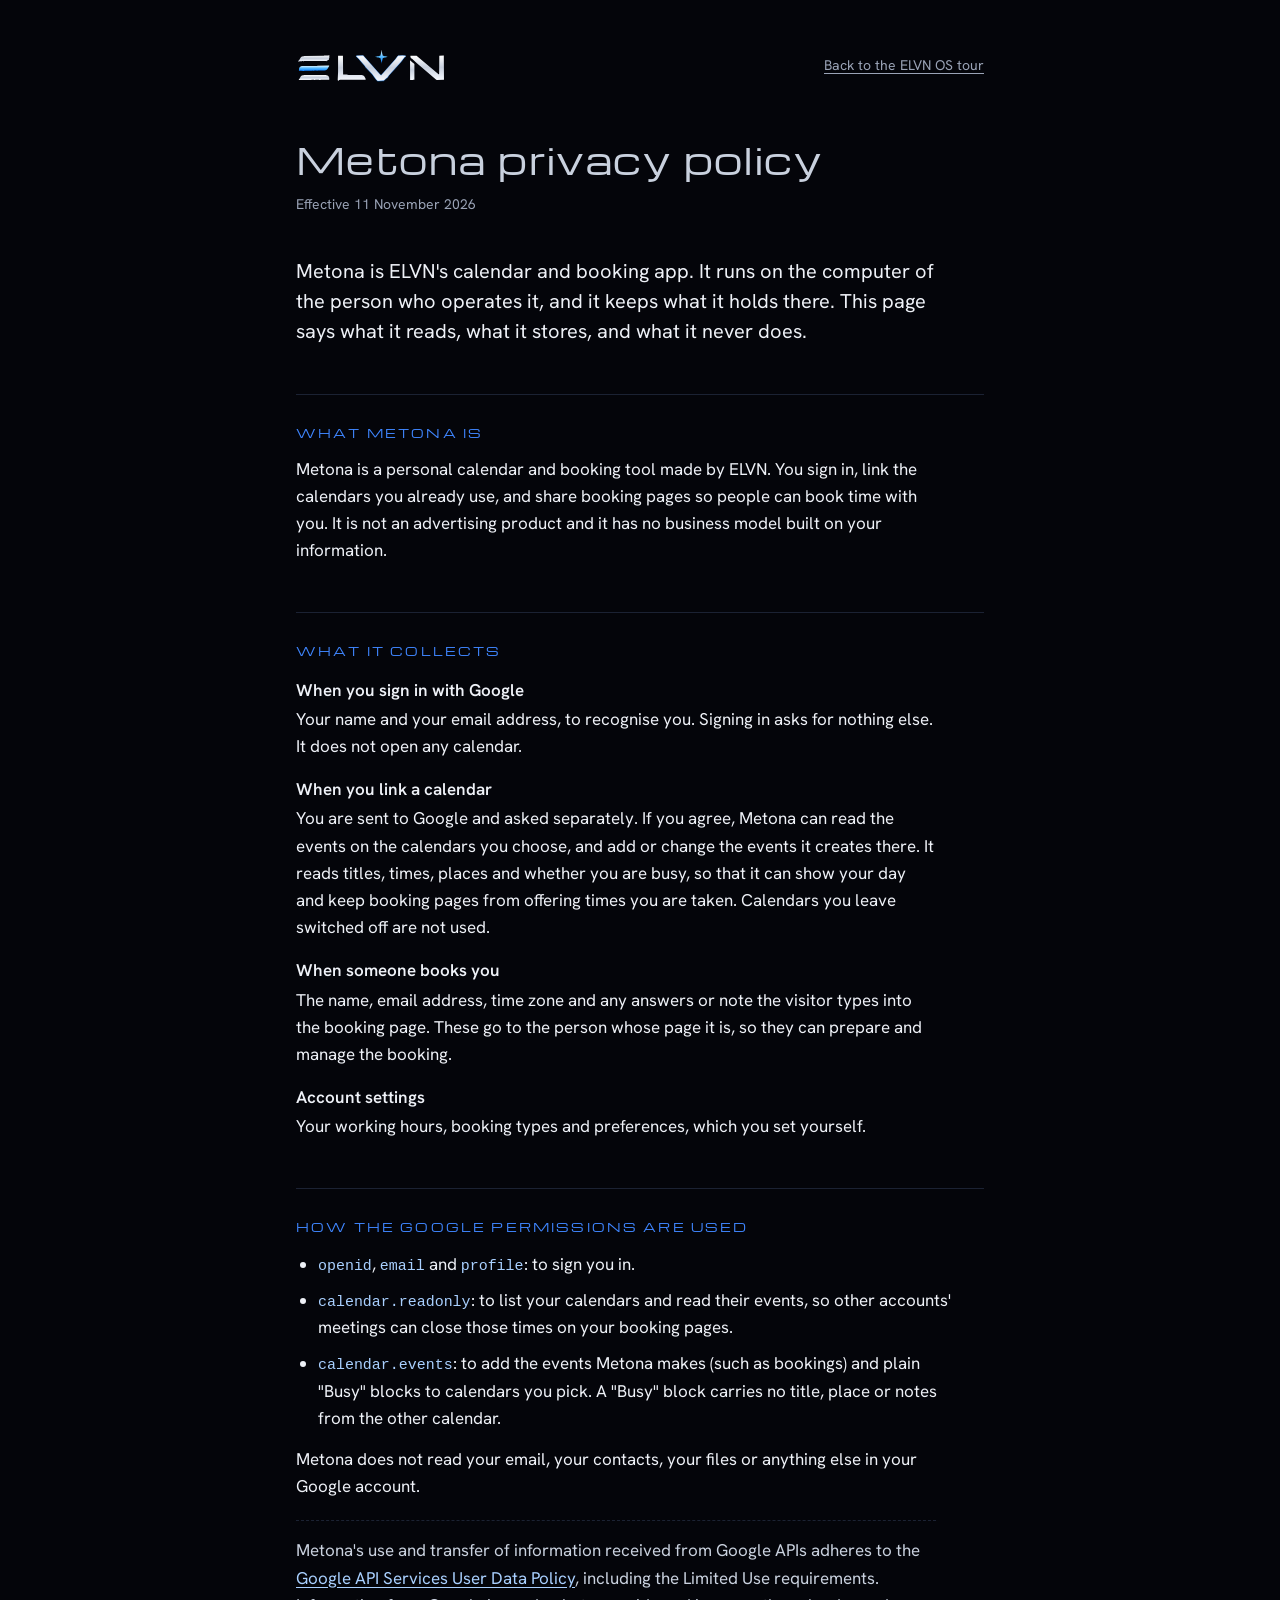
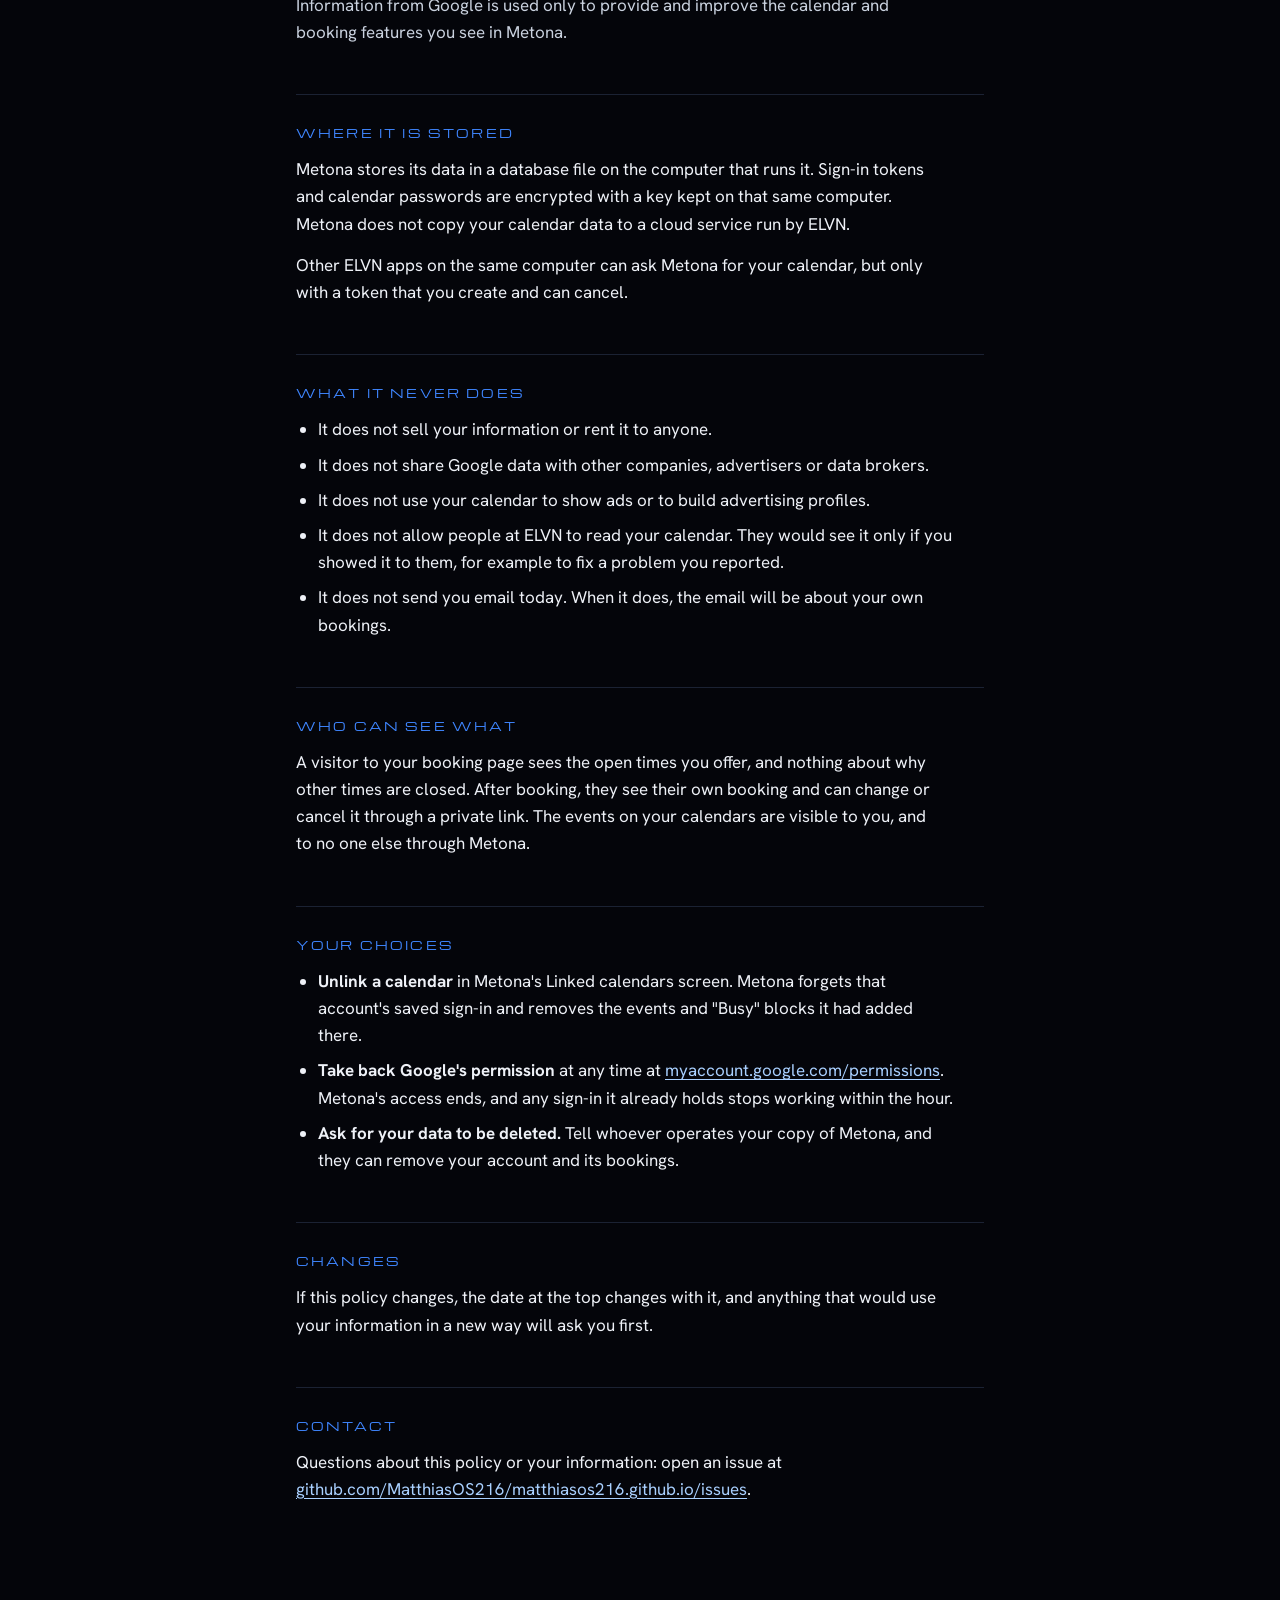
==== privacy.html @ 71b3e6b5 "Add Metona privacy policy Co-Authored-By: Claude Sonnet 5.5 <noreply@anthropic.com> Claude-Session: " ====
<!doctype html>
<html lang="en">
<head>
<meta charset="utf-8">
<meta name="viewport" content="width=device-width,initial-scale=1,viewport-fit=cover">
<meta name="description" content="How Metona, ELVN's calendar and booking app, handles your information, including what it reads from and writes to your Google calendars.">
<title>Metona Privacy Policy · ELVN OS</title>
<link rel="preconnect" href="https://fonts.googleapis.com">
<link rel="preconnect" href="https://fonts.gstatic.com" crossorigin>
<link rel="stylesheet" href="https://fonts.googleapis.com/css2?family=Michroma&family=Hanken+Grotesk:wght@400;500;600&display=swap">
<style>
:root{
  --void:#04050a;
  --ink:#eef1f7;
  --mute:#9aa3b6;
  --silver:#c9d1de;
  --volt:#3f86ff;
  --volt-hot:#a9d0ff;
  --rule:#1b2233;
  --display:"Michroma","Eurostile","Arial Black",sans-serif;
  --body:"Hanken Grotesk","Helvetica Neue",Arial,sans-serif;
  color-scheme:dark;
}
*{box-sizing:border-box}
html,body{margin:0;background:var(--void);color:var(--ink)}
body{font-family:var(--body);font-size:17px;line-height:1.6;-webkit-font-smoothing:antialiased}
a{color:var(--volt-hot);text-underline-offset:3px;overflow-wrap:anywhere}
a:focus-visible{outline:2px solid var(--volt);outline-offset:3px}
.page{max-width:720px;margin:0 auto;padding:48px max(16px,env(safe-area-inset-left,0px)) 96px max(16px,env(safe-area-inset-right,0px))}
.top{display:flex;align-items:center;justify-content:space-between;gap:16px;flex-wrap:wrap;margin-bottom:56px}
.top img{width:150px;height:auto;display:block}
.top a.back{font-size:14px;color:var(--mute)}
h1{font-family:var(--display);font-weight:400;font-size:clamp(24px,5vw,36px);letter-spacing:.04em;line-height:1.2;color:var(--silver);margin:0 0 12px}
.stamp{color:var(--mute);font-size:14px;margin:0 0 40px}
.lede{font-size:20px;line-height:1.5;margin:0 0 48px;max-width:58ch}
h2{font-family:var(--display);font-weight:400;font-size:12px;letter-spacing:.18em;text-transform:uppercase;color:var(--volt);margin:48px 0 14px;padding-top:28px;border-top:1px solid var(--rule)}
p,li{max-width:64ch;overflow-wrap:anywhere}
p{margin:0 0 14px}
ul{margin:0 0 14px;padding-left:22px}
li{margin-bottom:8px}
dl{margin:0 0 14px}
dt{font-weight:600;margin-top:16px}
dd{margin:2px 0 0;color:var(--ink);max-width:64ch}
code{font-family:ui-monospace,Menlo,Consolas,monospace;font-size:.88em;color:var(--volt-hot);overflow-wrap:anywhere}
.limited{margin-top:20px;padding:16px 0 0;border-top:1px dashed var(--rule);color:var(--silver)}
</style>
</head>
<body>
<main class="page">
  <div class="top">
    <a href="/" aria-label="ELVN OS home"><img src="elvn-wordmark.svg" alt="ELVN"></a>
    <a class="back" href="/">Back to the ELVN OS tour</a>
  </div>

  <h1>Metona privacy policy</h1>
  <p class="stamp">Effective 11 November 2026</p>
  <p class="lede">Metona is ELVN's calendar and booking app. It runs on the computer of the person who operates it, and it keeps what it holds there. This page says what it reads, what it stores, and what it never does.</p>

  <h2>What Metona is</h2>
  <p>Metona is a personal calendar and booking tool made by ELVN. You sign in, link the calendars you already use, and share booking pages so people can book time with you. It is not an advertising product and it has no business model built on your information.</p>

  <h2>What it collects</h2>
  <dl>
    <dt>When you sign in with Google</dt>
    <dd>Your name and your email address, to recognise you. Signing in asks for nothing else. It does not open any calendar.</dd>
    <dt>When you link a calendar</dt>
    <dd>You are sent to Google and asked separately. If you agree, Metona can read the events on the calendars you choose, and add or change the events it creates there. It reads titles, times, places and whether you are busy, so that it can show your day and keep booking pages from offering times you are taken. Calendars you leave switched off are not used.</dd>
    <dt>When someone books you</dt>
    <dd>The name, email address, time zone and any answers or note the visitor types into the booking page. These go to the person whose page it is, so they can prepare and manage the booking.</dd>
    <dt>Account settings</dt>
    <dd>Your working hours, booking types and preferences, which you set yourself.</dd>
  </dl>

  <h2>How the Google permissions are used</h2>
  <ul>
    <li><code>openid</code>, <code>email</code> and <code>profile</code>: to sign you in.</li>
    <li><code>calendar.readonly</code>: to list your calendars and read their events, so other accounts' meetings can close those times on your booking pages.</li>
    <li><code>calendar.events</code>: to add the events Metona makes (such as bookings) and plain "Busy" blocks to calendars you pick. A "Busy" block carries no title, place or notes from the other calendar.</li>
  </ul>
  <p>Metona does not read your email, your contacts, your files or anything else in your Google account.</p>
  <p class="limited">Metona's use and transfer of information received from Google APIs adheres to the <a href="https://developers.google.com/terms/api-services-user-data-policy#additional_requirements_for_specific_api_scopes">Google API Services User Data Policy</a>, including the Limited Use requirements. Information from Google is used only to provide and improve the calendar and booking features you see in Metona.</p>

  <h2>Where it is stored</h2>
  <p>Metona stores its data in a database file on the computer that runs it. Sign-in tokens and calendar passwords are encrypted with a key kept on that same computer. Metona does not copy your calendar data to a cloud service run by ELVN.</p>
  <p>Other ELVN apps on the same computer can ask Metona for your calendar, but only with a token that you create and can cancel.</p>

  <h2>What it never does</h2>
  <ul>
    <li>It does not sell your information or rent it to anyone.</li>
    <li>It does not share Google data with other companies, advertisers or data brokers.</li>
    <li>It does not use your calendar to show ads or to build advertising profiles.</li>
    <li>It does not allow people at ELVN to read your calendar. They would see it only if you showed it to them, for example to fix a problem you reported.</li>
    <li>It does not send you email today. When it does, the email will be about your own bookings.</li>
  </ul>

  <h2>Who can see what</h2>
  <p>A visitor to your booking page sees the open times you offer, and nothing about why other times are closed. After booking, they see their own booking and can change or cancel it through a private link. The events on your calendars are visible to you, and to no one else through Metona.</p>

  <h2>Your choices</h2>
  <ul>
    <li><strong>Unlink a calendar</strong> in Metona's Linked calendars screen. Metona forgets that account's saved sign-in and removes the events and "Busy" blocks it had added there.</li>
    <li><strong>Take back Google's permission</strong> at any time at <a href="https://myaccount.google.com/permissions">myaccount.google.com/permissions</a>. Metona's access ends, and any sign-in it already holds stops working within the hour.</li>
    <li><strong>Ask for your data to be deleted.</strong> Tell whoever operates your copy of Metona, and they can remove your account and its bookings.</li>
  </ul>

  <h2>Changes</h2>
  <p>If this policy changes, the date at the top changes with it, and anything that would use your information in a new way will ask you first.</p>

  <h2>Contact</h2>
  <p>Questions about this policy or your information: open an issue at <a href="https://github.com/MatthiasOS216/matthiasos216.github.io/issues">github.com/MatthiasOS216/matthiasos216.github.io/issues</a>.</p>
</main>
</body>
</html>
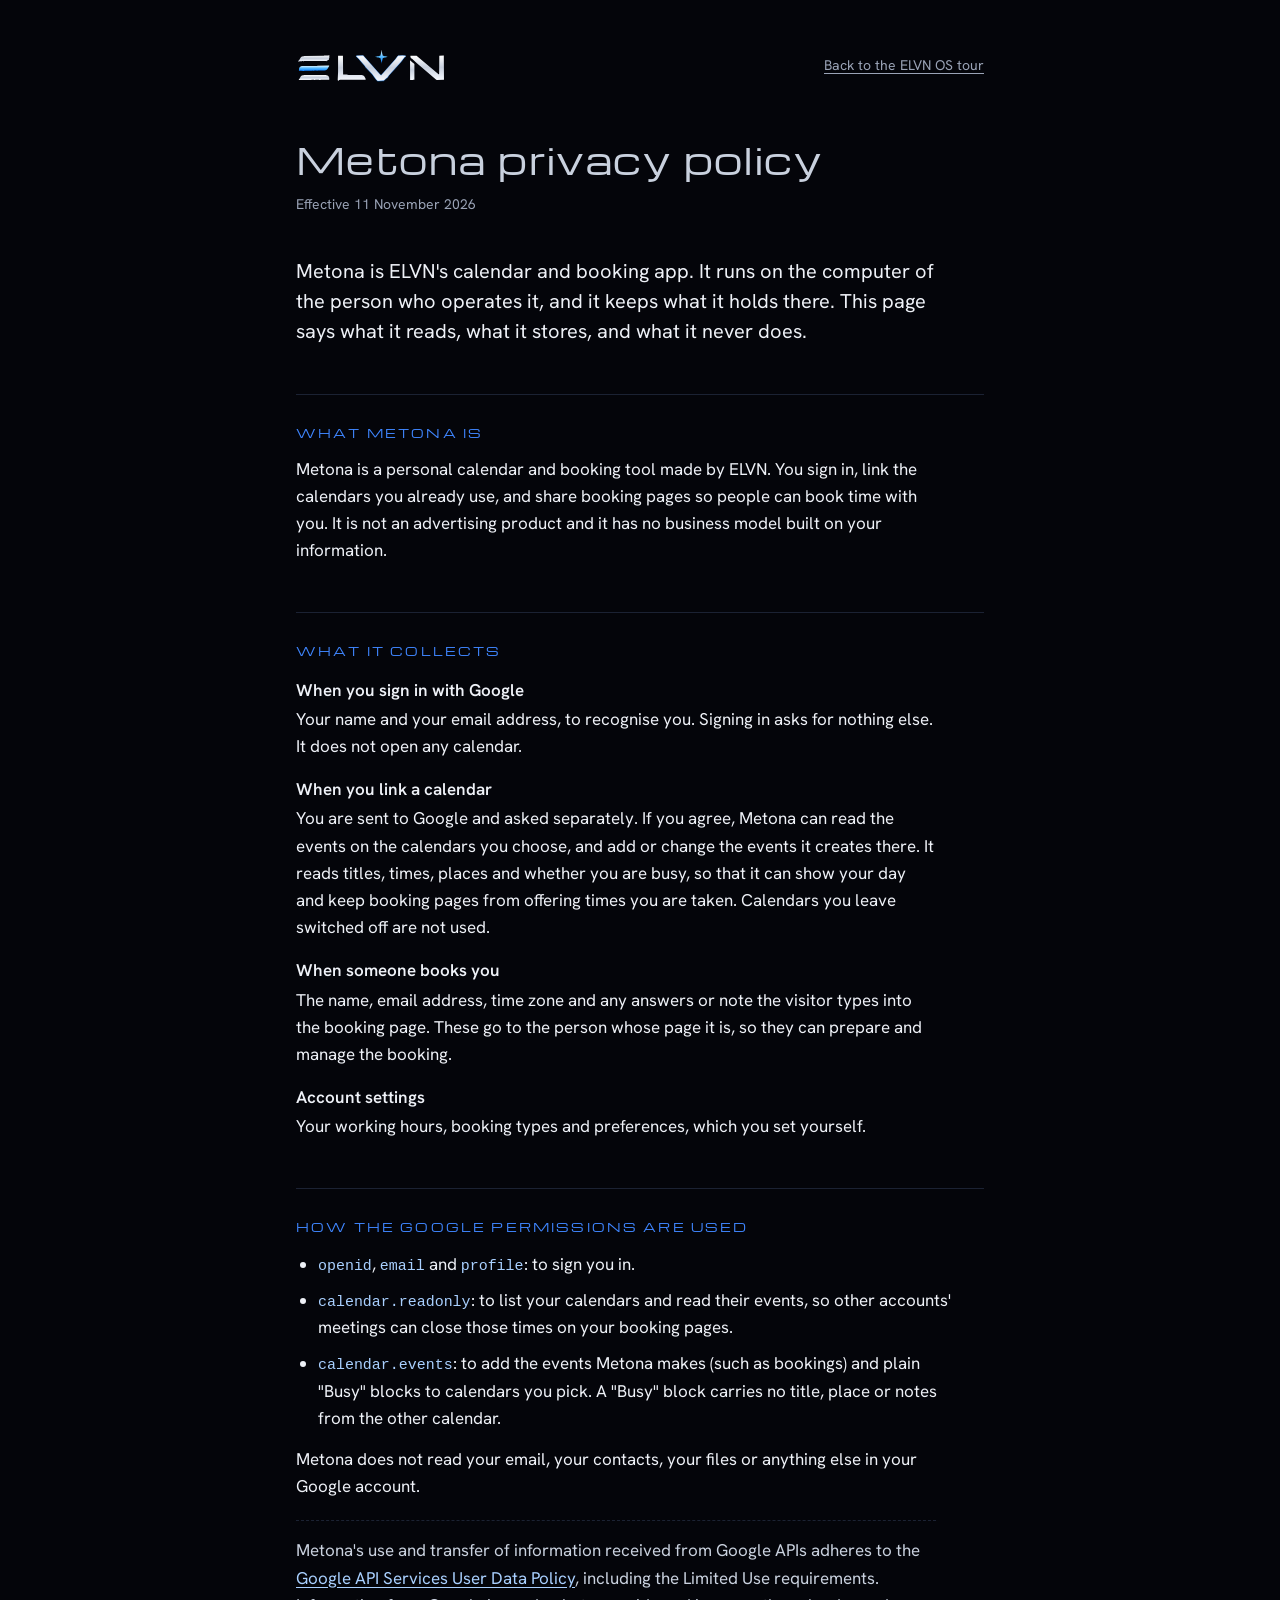
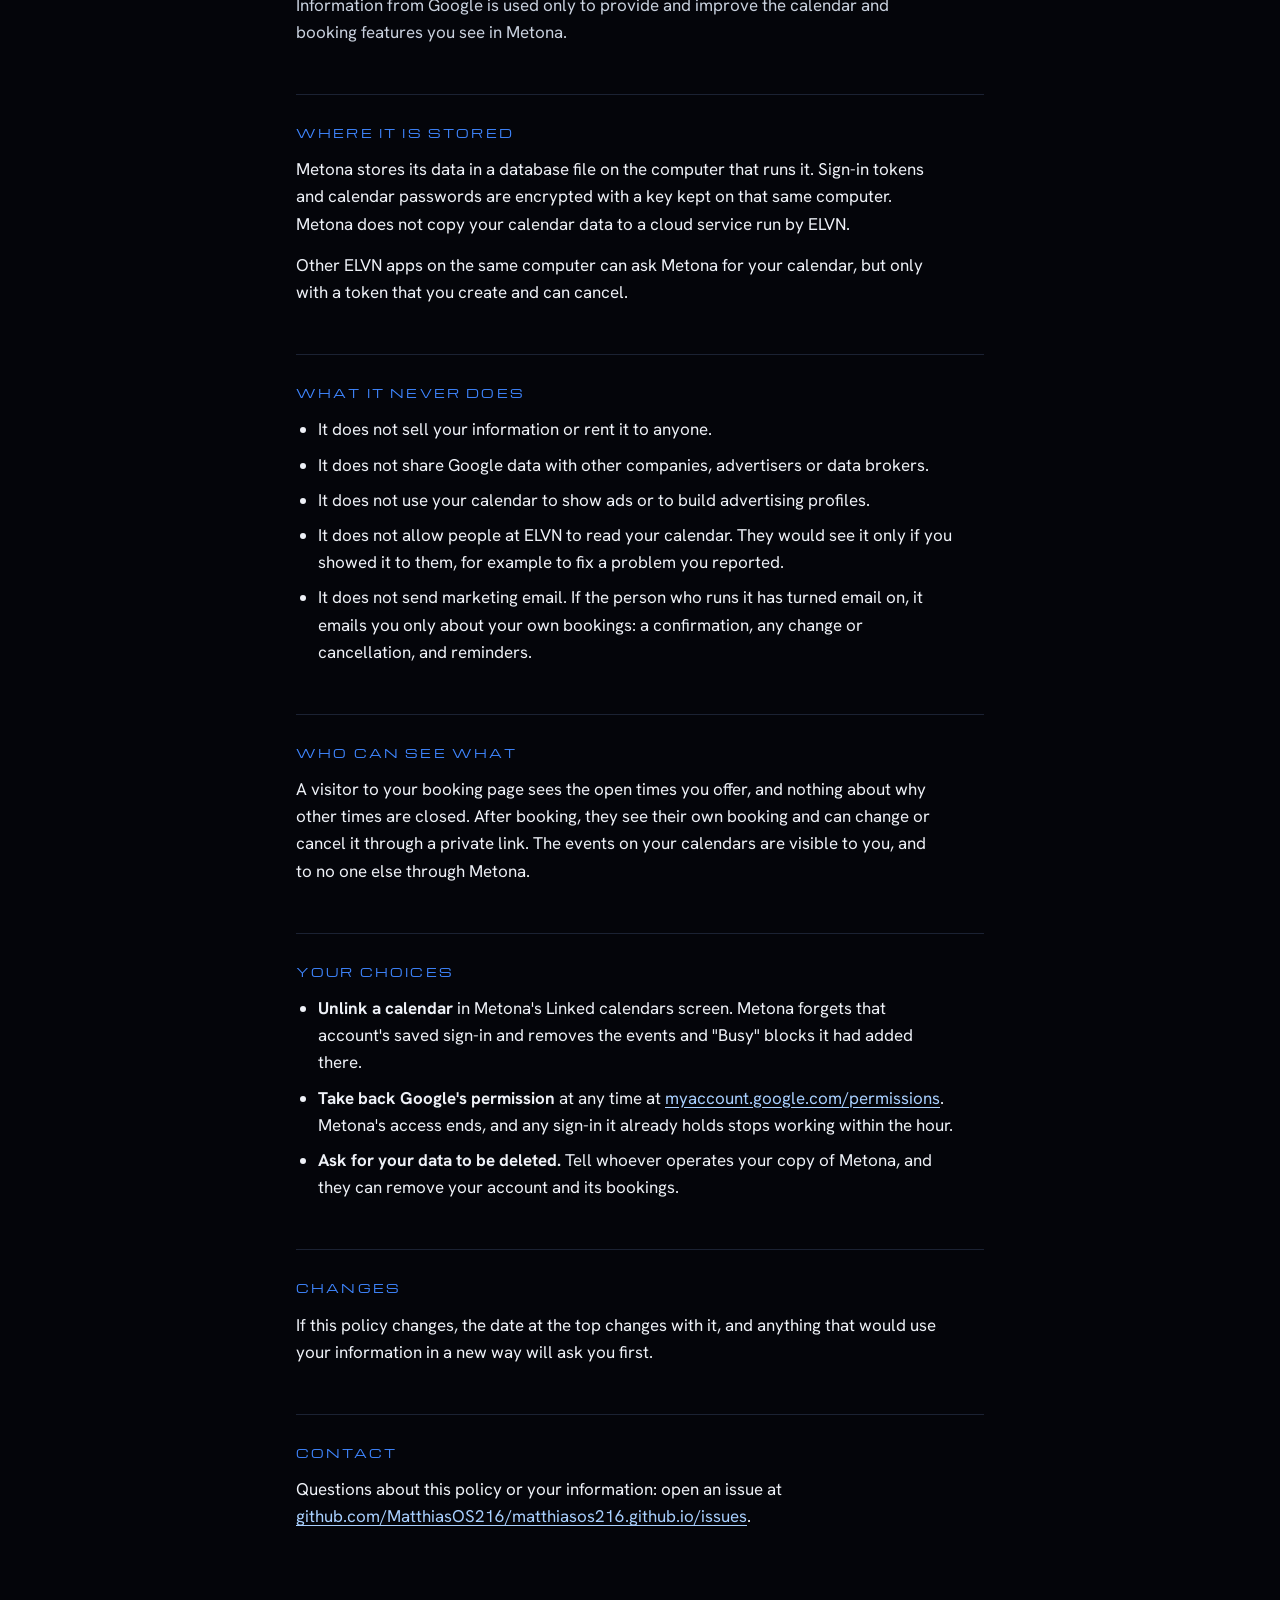
==== commit 43befc8c: "Privacy policy: say what booking email Metona sends Co-Authored-By: Claude Fable 5.2 <noreply@anthro" ====
--- a/privacy.html
+++ b/privacy.html
@@ -90,7 +90,7 @@
     <li>It does not share Google data with other companies, advertisers or data brokers.</li>
     <li>It does not use your calendar to show ads or to build advertising profiles.</li>
     <li>It does not allow people at ELVN to read your calendar. They would see it only if you showed it to them, for example to fix a problem you reported.</li>
-    <li>It does not send you email today. When it does, the email will be about your own bookings.</li>
+    <li>It does not send marketing email. If the person who runs it has turned email on, it emails you only about your own bookings: a confirmation, any change or cancellation, and reminders.</li>
   </ul>
 
   <h2>Who can see what</h2>
